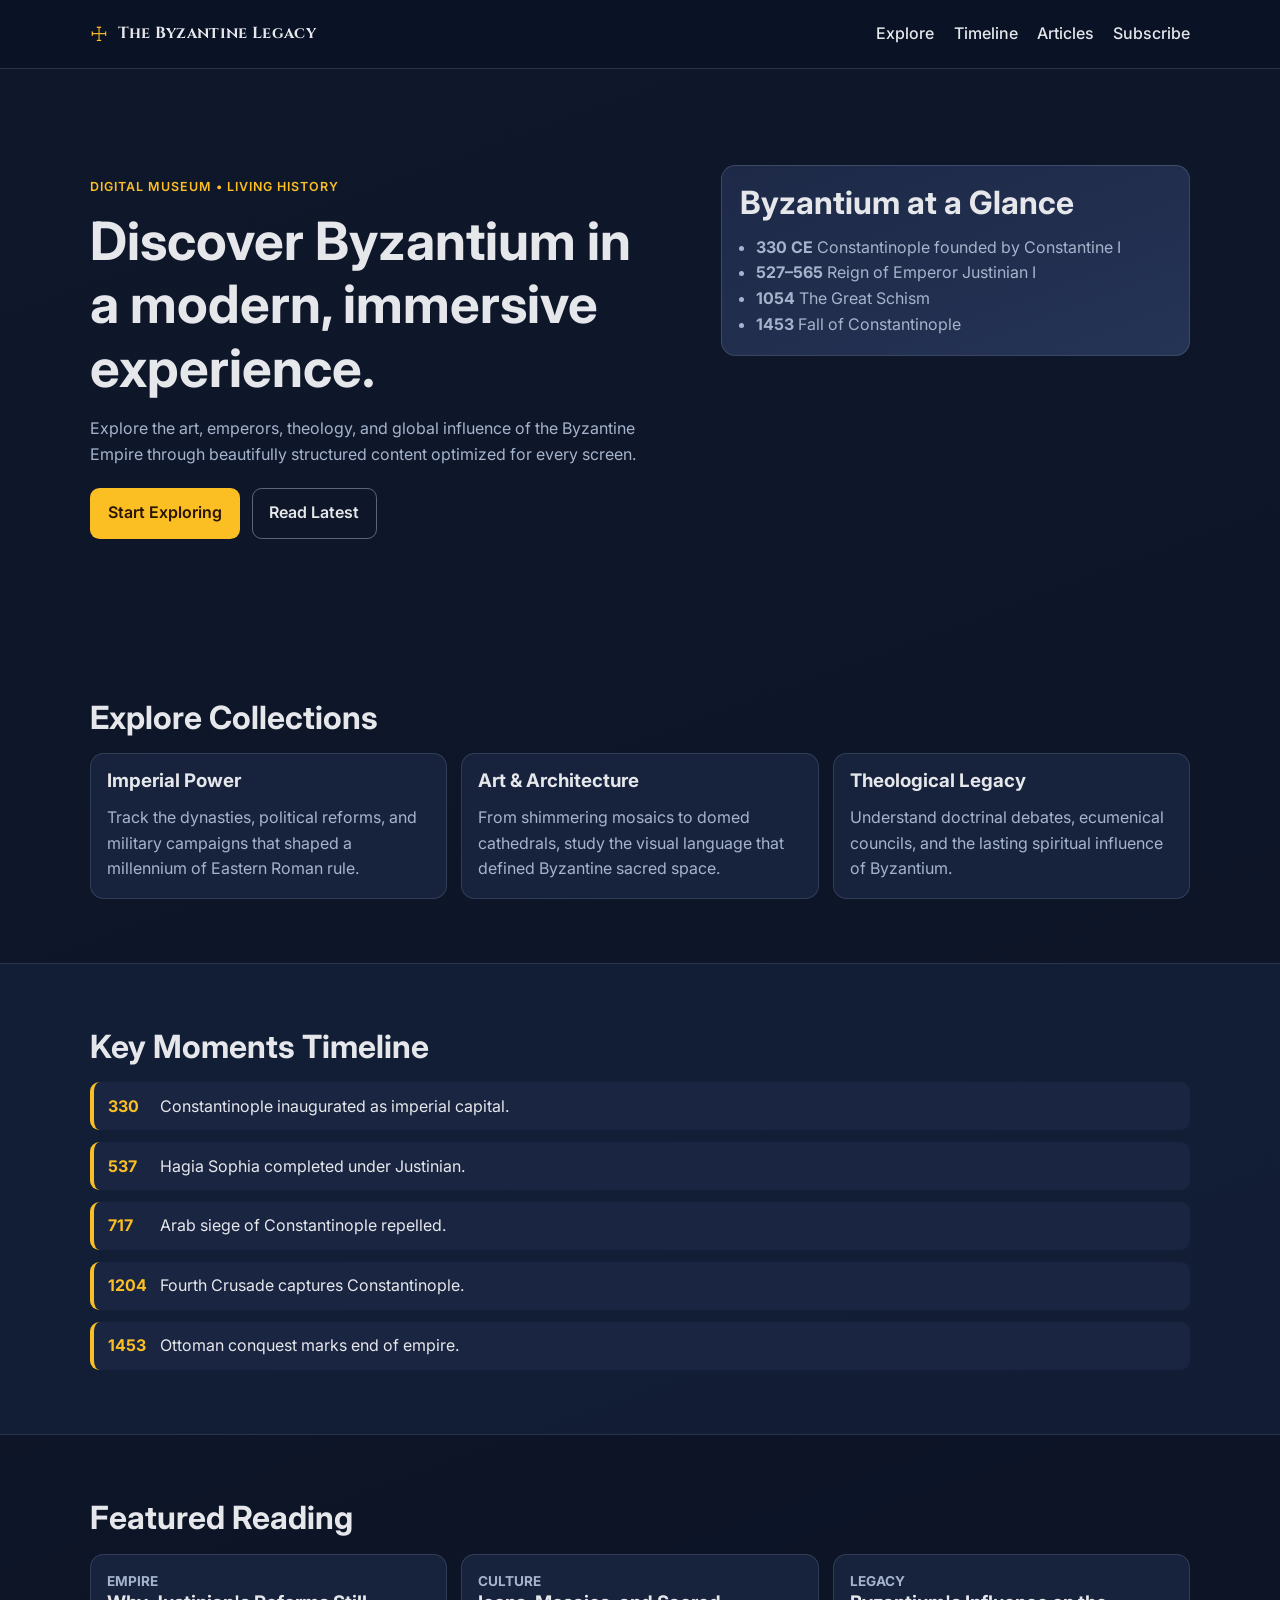
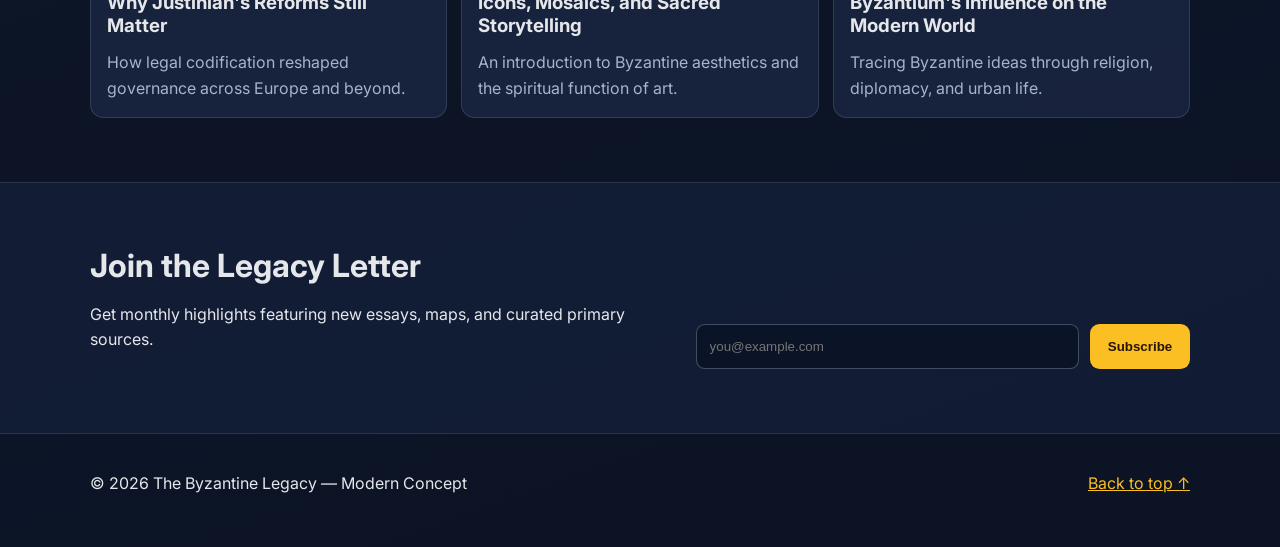
==== index.html @ 06ee008c "Create modern mobile-friendly Byzantine Legacy landing page" ====
<!doctype html>
<html lang="en">
  <head>
    <meta charset="UTF-8" />
    <meta name="viewport" content="width=device-width, initial-scale=1.0" />
    <meta
      name="description"
      content="The Byzantine Legacy — a modern, mobile-friendly destination for Byzantine history, culture, and scholarship."
    />
    <title>The Byzantine Legacy | Modern Edition</title>
    <link rel="preconnect" href="https://fonts.googleapis.com" />
    <link rel="preconnect" href="https://fonts.gstatic.com" crossorigin />
    <link
      href="https://fonts.googleapis.com/css2?family=Cinzel:wght@500;700&family=Inter:wght@400;500;600;700&display=swap"
      rel="stylesheet"
    />
    <link rel="stylesheet" href="styles.css" />
  </head>
  <body>
    <header class="site-header">
      <div class="container nav-wrap">
        <a class="logo" href="#top" aria-label="The Byzantine Legacy home">
          <span class="logo-mark">☩</span>
          <span class="logo-text">The Byzantine Legacy</span>
        </a>
        <button class="nav-toggle" aria-expanded="false" aria-controls="site-nav">
          <span class="sr-only">Toggle navigation</span>
          ☰
        </button>
        <nav id="site-nav" class="site-nav" aria-label="Main navigation">
          <a href="#explore">Explore</a>
          <a href="#timeline">Timeline</a>
          <a href="#articles">Articles</a>
          <a href="#subscribe">Subscribe</a>
        </nav>
      </div>
    </header>

    <main id="top">
      <section class="hero">
        <div class="container hero-grid">
          <div>
            <p class="eyebrow">Digital Museum • Living History</p>
            <h1>Discover Byzantium in a modern, immersive experience.</h1>
            <p class="hero-copy">
              Explore the art, emperors, theology, and global influence of the Byzantine Empire through
              beautifully structured content optimized for every screen.
            </p>
            <div class="hero-actions">
              <a class="btn btn-primary" href="#explore">Start Exploring</a>
              <a class="btn btn-secondary" href="#articles">Read Latest</a>
            </div>
          </div>
          <aside class="hero-card" aria-label="Quick facts">
            <h2>Byzantium at a Glance</h2>
            <ul>
              <li><strong>330 CE</strong> Constantinople founded by Constantine I</li>
              <li><strong>527–565</strong> Reign of Emperor Justinian I</li>
              <li><strong>1054</strong> The Great Schism</li>
              <li><strong>1453</strong> Fall of Constantinople</li>
            </ul>
          </aside>
        </div>
      </section>

      <section id="explore" class="section">
        <div class="container">
          <h2>Explore Collections</h2>
          <div class="card-grid">
            <article class="card">
              <h3>Imperial Power</h3>
              <p>
                Track the dynasties, political reforms, and military campaigns that shaped a millennium
                of Eastern Roman rule.
              </p>
            </article>
            <article class="card">
              <h3>Art & Architecture</h3>
              <p>
                From shimmering mosaics to domed cathedrals, study the visual language that defined
                Byzantine sacred space.
              </p>
            </article>
            <article class="card">
              <h3>Theological Legacy</h3>
              <p>
                Understand doctrinal debates, ecumenical councils, and the lasting spiritual influence of
                Byzantium.
              </p>
            </article>
          </div>
        </div>
      </section>

      <section id="timeline" class="section section-alt">
        <div class="container">
          <h2>Key Moments Timeline</h2>
          <ol class="timeline">
            <li><span>330</span> Constantinople inaugurated as imperial capital.</li>
            <li><span>537</span> Hagia Sophia completed under Justinian.</li>
            <li><span>717</span> Arab siege of Constantinople repelled.</li>
            <li><span>1204</span> Fourth Crusade captures Constantinople.</li>
            <li><span>1453</span> Ottoman conquest marks end of empire.</li>
          </ol>
        </div>
      </section>

      <section id="articles" class="section">
        <div class="container">
          <h2>Featured Reading</h2>
          <div class="article-grid">
            <article class="article-card">
              <p class="tag">Empire</p>
              <h3>Why Justinian's Reforms Still Matter</h3>
              <p>How legal codification reshaped governance across Europe and beyond.</p>
            </article>
            <article class="article-card">
              <p class="tag">Culture</p>
              <h3>Icons, Mosaics, and Sacred Storytelling</h3>
              <p>An introduction to Byzantine aesthetics and the spiritual function of art.</p>
            </article>
            <article class="article-card">
              <p class="tag">Legacy</p>
              <h3>Byzantium's Influence on the Modern World</h3>
              <p>Tracing Byzantine ideas through religion, diplomacy, and urban life.</p>
            </article>
          </div>
        </div>
      </section>

      <section id="subscribe" class="section section-alt">
        <div class="container subscribe-wrap">
          <div>
            <h2>Join the Legacy Letter</h2>
            <p>Get monthly highlights featuring new essays, maps, and curated primary sources.</p>
          </div>
          <form class="subscribe-form" action="#" method="post">
            <label for="email" class="sr-only">Email Address</label>
            <input id="email" type="email" placeholder="you@example.com" required />
            <button class="btn btn-primary" type="submit">Subscribe</button>
          </form>
        </div>
      </section>
    </main>

    <footer class="site-footer">
      <div class="container footer-wrap">
        <p>© <span id="year"></span> The Byzantine Legacy — Modern Concept</p>
        <a href="#top">Back to top ↑</a>
      </div>
    </footer>

    <script src="script.js"></script>
  </body>
</html>
---- styles.css ----
:root {
  --bg: #0f172a;
  --bg-soft: #111b32;
  --surface: #1d2947;
  --surface-soft: #253355;
  --text: #e5e7eb;
  --muted: #a5b4cc;
  --accent: #fbbf24;
  --accent-strong: #f59e0b;
  --max-width: 1100px;
}

* {
  box-sizing: border-box;
}

html,
body {
  margin: 0;
  padding: 0;
}

body {
  font-family: "Inter", system-ui, -apple-system, Segoe UI, Roboto, sans-serif;
  color: var(--text);
  background: linear-gradient(160deg, var(--bg) 0%, #0b1325 100%);
  line-height: 1.6;
}

.container {
  width: min(100% - 2rem, var(--max-width));
  margin-inline: auto;
}

.site-header {
  position: sticky;
  top: 0;
  z-index: 50;
  background: rgba(11, 19, 37, 0.88);
  border-bottom: 1px solid rgba(165, 180, 204, 0.2);
  backdrop-filter: blur(10px);
}

.nav-wrap {
  display: flex;
  align-items: center;
  justify-content: space-between;
  min-height: 4.25rem;
}

.logo {
  display: inline-flex;
  align-items: center;
  gap: 0.6rem;
  text-decoration: none;
  color: var(--text);
}

.logo-mark {
  color: var(--accent);
  font-size: 1.25rem;
}

.logo-text {
  font-family: "Cinzel", serif;
  font-weight: 700;
  letter-spacing: 0.02em;
}

.site-nav {
  display: none;
  position: absolute;
  left: 0;
  right: 0;
  top: 4.25rem;
  background: var(--bg-soft);
  border-bottom: 1px solid rgba(165, 180, 204, 0.2);
  padding: 0.5rem 1rem 1rem;
}

.site-nav a {
  display: block;
  color: var(--text);
  text-decoration: none;
  padding: 0.65rem 0;
  font-weight: 500;
}

.site-nav.open {
  display: block;
}

.nav-toggle {
  background: transparent;
  color: var(--text);
  border: 1px solid rgba(165, 180, 204, 0.4);
  border-radius: 0.5rem;
  width: 2.5rem;
  height: 2.5rem;
  font-size: 1.15rem;
}

.hero {
  padding: clamp(3rem, 8vw, 6rem) 0;
}

.hero-grid {
  display: grid;
  gap: 1.4rem;
}

.eyebrow {
  color: var(--accent);
  font-weight: 600;
  text-transform: uppercase;
  letter-spacing: 0.08em;
  font-size: 0.78rem;
}

h1,
h2,
h3 {
  line-height: 1.2;
  margin: 0 0 0.8rem;
}

h1 {
  font-size: clamp(1.95rem, 6vw, 3.3rem);
  max-width: 16ch;
}

h2 {
  font-size: clamp(1.45rem, 4vw, 2rem);
}

.hero-copy {
  max-width: 60ch;
  color: var(--muted);
}

.hero-actions {
  margin-top: 1.3rem;
  display: flex;
  gap: 0.75rem;
  flex-wrap: wrap;
}

.btn {
  display: inline-flex;
  align-items: center;
  justify-content: center;
  text-decoration: none;
  border-radius: 0.6rem;
  padding: 0.72rem 1.05rem;
  border: 1px solid transparent;
  font-weight: 600;
}

.btn-primary {
  background: var(--accent);
  color: #291500;
}

.btn-primary:hover {
  background: var(--accent-strong);
}

.btn-secondary {
  border-color: rgba(165, 180, 204, 0.5);
  color: var(--text);
}

.hero-card {
  background: linear-gradient(160deg, var(--surface), var(--surface-soft));
  border: 1px solid rgba(165, 180, 204, 0.2);
  padding: 1.1rem;
  border-radius: 0.9rem;
}

.hero-card ul {
  margin: 0;
  padding-left: 1rem;
  color: var(--muted);
}

.section {
  padding: clamp(2.2rem, 6vw, 4rem) 0;
}

.section-alt {
  background: rgba(26, 40, 72, 0.45);
  border-top: 1px solid rgba(165, 180, 204, 0.15);
  border-bottom: 1px solid rgba(165, 180, 204, 0.15);
}

.card-grid,
.article-grid {
  margin-top: 1rem;
  display: grid;
  grid-template-columns: 1fr;
  gap: 0.9rem;
}

.card,
.article-card {
  background: rgba(29, 41, 71, 0.7);
  border: 1px solid rgba(165, 180, 204, 0.18);
  border-radius: 0.85rem;
  padding: 1rem;
}

.card p,
.article-card p {
  color: var(--muted);
  margin: 0;
}

.timeline {
  list-style: none;
  padding: 0;
  margin: 1rem 0 0;
  display: grid;
  gap: 0.75rem;
}

.timeline li {
  background: rgba(29, 41, 71, 0.7);
  border-left: 4px solid var(--accent);
  border-radius: 0.6rem;
  padding: 0.7rem 0.85rem;
}

.timeline span {
  display: inline-block;
  min-width: 3rem;
  font-weight: 700;
  color: var(--accent);
}

.tag {
  color: var(--accent);
  font-size: 0.85rem;
  font-weight: 700;
  text-transform: uppercase;
}

.subscribe-wrap {
  display: grid;
  gap: 0.8rem;
}

.subscribe-form {
  display: grid;
  gap: 0.7rem;
}

.subscribe-form input {
  height: 2.8rem;
  border-radius: 0.55rem;
  border: 1px solid rgba(165, 180, 204, 0.35);
  background: rgba(11, 19, 37, 0.8);
  color: var(--text);
  padding: 0 0.8rem;
}

.site-footer {
  padding: 1.3rem 0 2.2rem;
}

.footer-wrap {
  display: flex;
  align-items: center;
  justify-content: space-between;
  gap: 0.7rem;
  flex-wrap: wrap;
}

.footer-wrap a {
  color: var(--accent);
}

.sr-only {
  position: absolute;
  width: 1px;
  height: 1px;
  padding: 0;
  margin: -1px;
  overflow: hidden;
  clip: rect(0, 0, 0, 0);
  white-space: nowrap;
  border: 0;
}

@media (min-width: 720px) {
  .nav-toggle {
    display: none;
  }

  .site-nav {
    position: static;
    display: flex;
    gap: 1.2rem;
    padding: 0;
    border: 0;
    background: transparent;
  }

  .site-nav a {
    padding: 0;
  }

  .hero-grid {
    grid-template-columns: 1.3fr 1fr;
    align-items: start;
  }

  .card-grid,
  .article-grid {
    grid-template-columns: repeat(3, minmax(0, 1fr));
  }

  .subscribe-wrap {
    grid-template-columns: 1.2fr 1fr;
    align-items: end;
  }

  .subscribe-form {
    grid-template-columns: 1fr auto;
  }
}
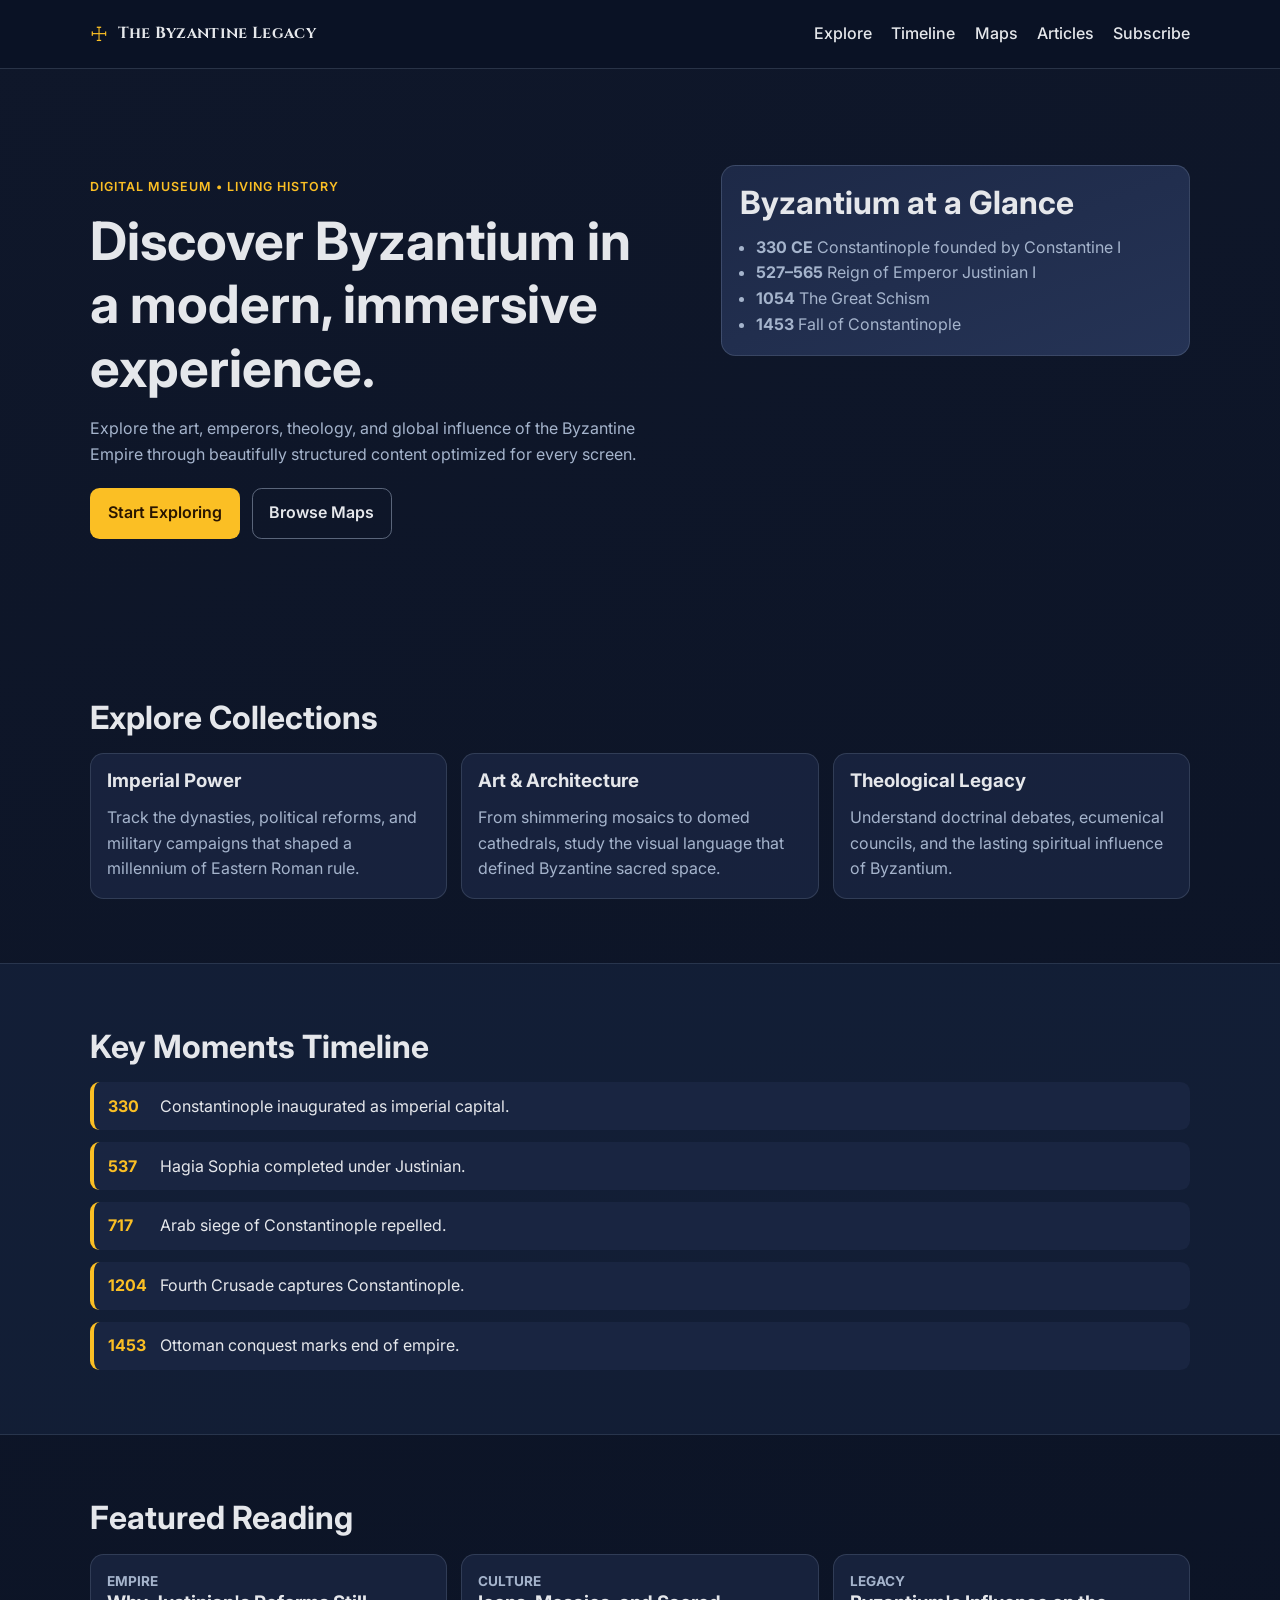
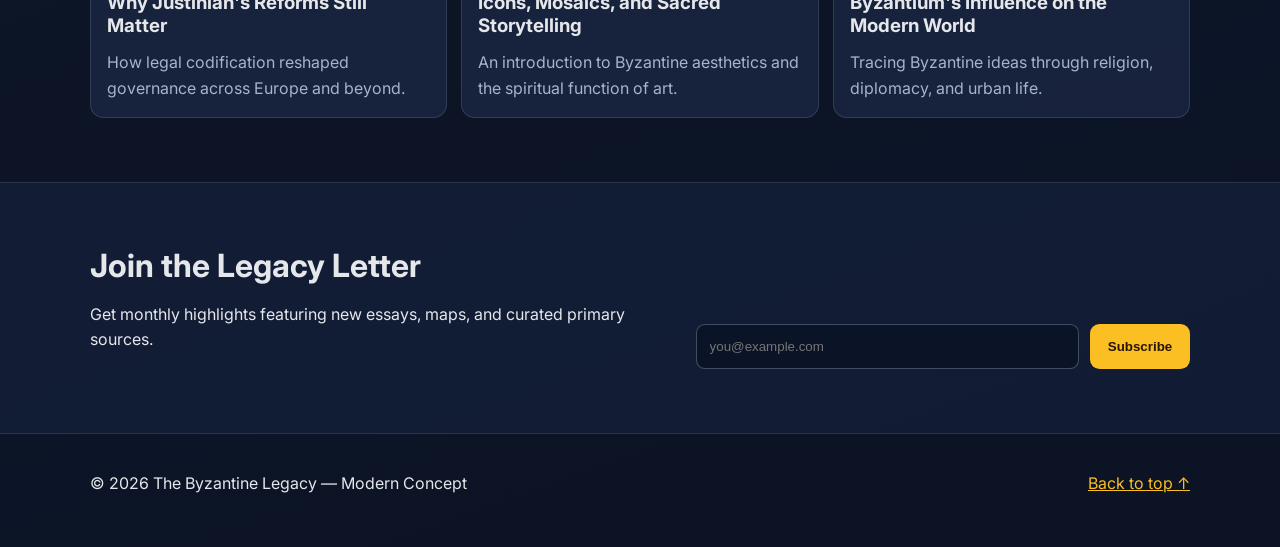
==== commit 92a837c8: "Implement modern mobile-friendly maps page" ====
--- a/index.html
+++ b/index.html
@@ -30,6 +30,7 @@
         <nav id="site-nav" class="site-nav" aria-label="Main navigation">
           <a href="#explore">Explore</a>
           <a href="#timeline">Timeline</a>
+          <a href="maps.html">Maps</a>
           <a href="#articles">Articles</a>
           <a href="#subscribe">Subscribe</a>
         </nav>
@@ -48,7 +49,7 @@
             </p>
             <div class="hero-actions">
               <a class="btn btn-primary" href="#explore">Start Exploring</a>
-              <a class="btn btn-secondary" href="#articles">Read Latest</a>
+              <a class="btn btn-secondary" href="maps.html">Browse Maps</a>
             </div>
           </div>
           <aside class="hero-card" aria-label="Quick facts">
--- a/styles.css
+++ b/styles.css
@@ -328,3 +328,50 @@
     grid-template-columns: 1fr auto;
   }
 }
+
+.maps-hero {
+  padding-bottom: clamp(2rem, 5vw, 3rem);
+}
+
+.map-grid {
+  margin-top: 1rem;
+  display: grid;
+  gap: 1rem;
+  grid-template-columns: 1fr;
+}
+
+.map-card {
+  background: rgba(29, 41, 71, 0.72);
+  border: 1px solid rgba(165, 180, 204, 0.2);
+  border-radius: 0.9rem;
+  overflow: hidden;
+}
+
+.map-card__media {
+  background: linear-gradient(145deg, rgba(251, 191, 36, 0.18), rgba(37, 51, 85, 0.85));
+  border-bottom: 1px solid rgba(165, 180, 204, 0.2);
+  color: #f8d98a;
+  font-weight: 600;
+  letter-spacing: 0.02em;
+  min-height: 7rem;
+  display: flex;
+  align-items: center;
+  justify-content: center;
+  text-align: center;
+  padding: 1rem;
+}
+
+.map-card__content {
+  padding: 1rem;
+}
+
+.map-card__content p {
+  margin: 0 0 0.75rem;
+  color: var(--muted);
+}
+
+@media (min-width: 720px) {
+  .map-grid {
+    grid-template-columns: repeat(2, minmax(0, 1fr));
+  }
+}
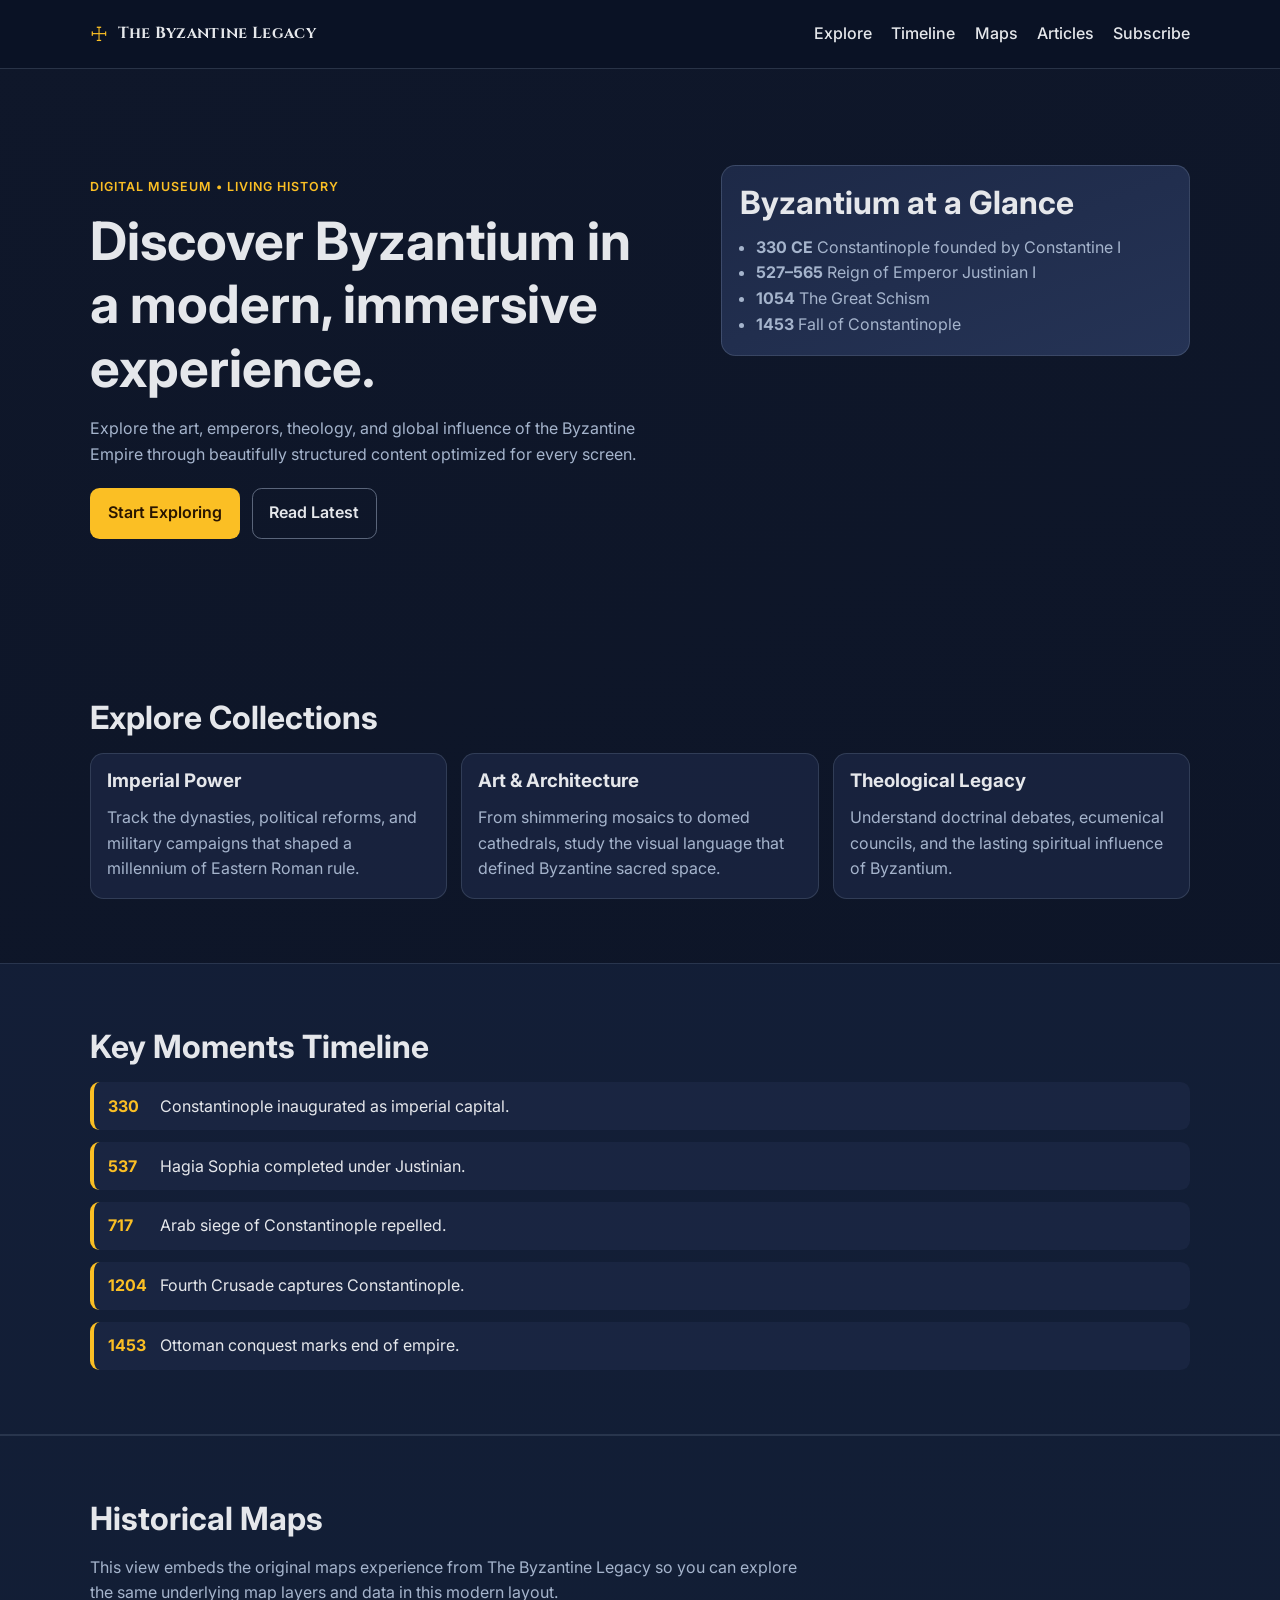
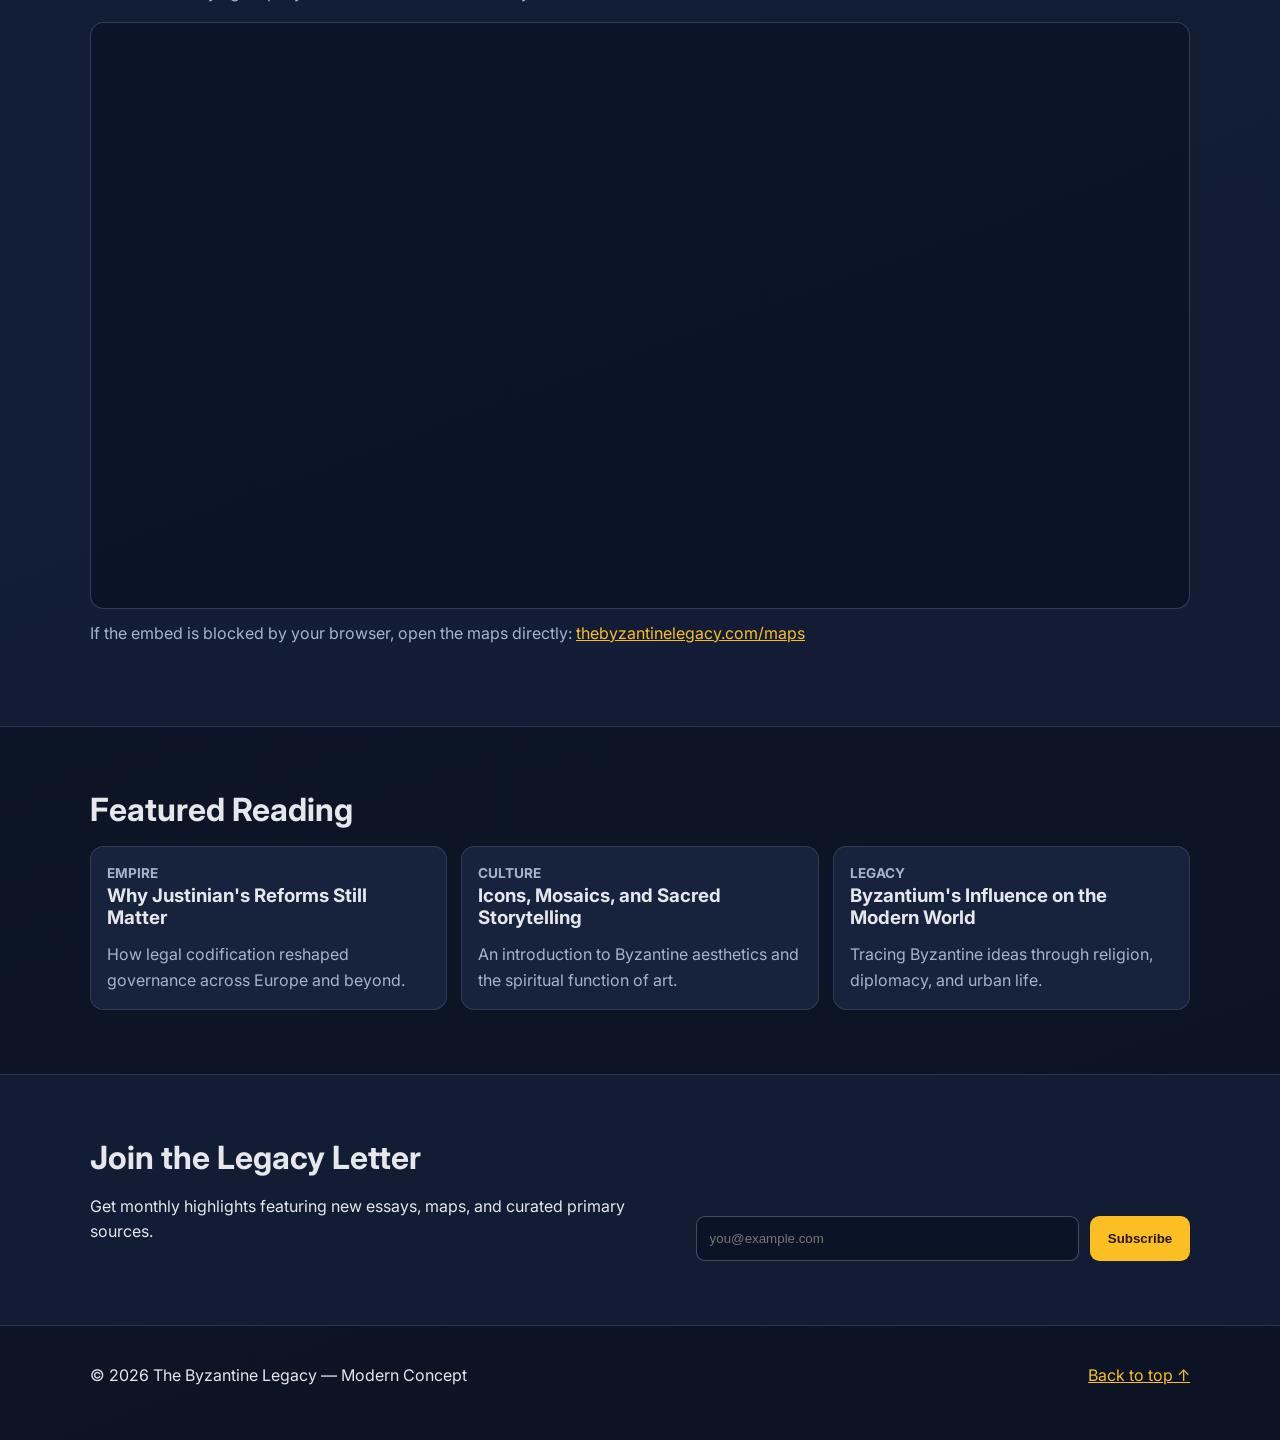
==== commit bb5f658a: "Add embedded maps section using Byzantine Legacy maps page" ====
--- a/index.html
+++ b/index.html
@@ -30,7 +30,7 @@
         <nav id="site-nav" class="site-nav" aria-label="Main navigation">
           <a href="#explore">Explore</a>
           <a href="#timeline">Timeline</a>
-          <a href="maps.html">Maps</a>
+          <a href="#maps">Maps</a>
           <a href="#articles">Articles</a>
           <a href="#subscribe">Subscribe</a>
         </nav>
@@ -49,7 +49,7 @@
             </p>
             <div class="hero-actions">
               <a class="btn btn-primary" href="#explore">Start Exploring</a>
-              <a class="btn btn-secondary" href="maps.html">Browse Maps</a>
+              <a class="btn btn-secondary" href="#articles">Read Latest</a>
             </div>
           </div>
           <aside class="hero-card" aria-label="Quick facts">
@@ -106,6 +106,29 @@
         </div>
       </section>
 
+      <section id="maps" class="section section-alt">
+        <div class="container">
+          <h2>Historical Maps</h2>
+          <p class="section-copy">
+            This view embeds the original maps experience from The Byzantine Legacy so you can explore the
+            same underlying map layers and data in this modern layout.
+          </p>
+          <div class="map-embed-wrap">
+            <iframe
+              class="map-embed"
+              src="https://www.thebyzantinelegacy.com/maps"
+              title="The Byzantine Legacy maps"
+              loading="lazy"
+              referrerpolicy="no-referrer-when-downgrade"
+            ></iframe>
+          </div>
+          <p class="map-note">
+            If the embed is blocked by your browser, open the maps directly:
+            <a href="https://www.thebyzantinelegacy.com/maps" target="_blank" rel="noopener noreferrer">thebyzantinelegacy.com/maps</a>
+          </p>
+        </div>
+      </section>
+
       <section id="articles" class="section">
         <div class="container">
           <h2>Featured Reading</h2>
--- a/styles.css
+++ b/styles.css
@@ -329,49 +329,32 @@
   }
 }
 
-.maps-hero {
-  padding-bottom: clamp(2rem, 5vw, 3rem);
-}
-
-.map-grid {
+
+.section-copy {
+  color: var(--muted);
+  max-width: 72ch;
+}
+
+.map-embed-wrap {
   margin-top: 1rem;
-  display: grid;
-  gap: 1rem;
-  grid-template-columns: 1fr;
-}
-
-.map-card {
-  background: rgba(29, 41, 71, 0.72);
-  border: 1px solid rgba(165, 180, 204, 0.2);
-  border-radius: 0.9rem;
+  border: 1px solid rgba(165, 180, 204, 0.25);
+  border-radius: 0.85rem;
   overflow: hidden;
-}
-
-.map-card__media {
-  background: linear-gradient(145deg, rgba(251, 191, 36, 0.18), rgba(37, 51, 85, 0.85));
-  border-bottom: 1px solid rgba(165, 180, 204, 0.2);
-  color: #f8d98a;
-  font-weight: 600;
-  letter-spacing: 0.02em;
-  min-height: 7rem;
-  display: flex;
-  align-items: center;
-  justify-content: center;
-  text-align: center;
-  padding: 1rem;
-}
-
-.map-card__content {
-  padding: 1rem;
-}
-
-.map-card__content p {
-  margin: 0 0 0.75rem;
-  color: var(--muted);
-}
-
-@media (min-width: 720px) {
-  .map-grid {
-    grid-template-columns: repeat(2, minmax(0, 1fr));
-  }
-}
+  background: rgba(11, 19, 37, 0.8);
+}
+
+.map-embed {
+  width: 100%;
+  min-height: 65vh;
+  border: 0;
+  display: block;
+}
+
+.map-note {
+  margin-top: 0.75rem;
+  color: var(--muted);
+}
+
+.map-note a {
+  color: var(--accent);
+}
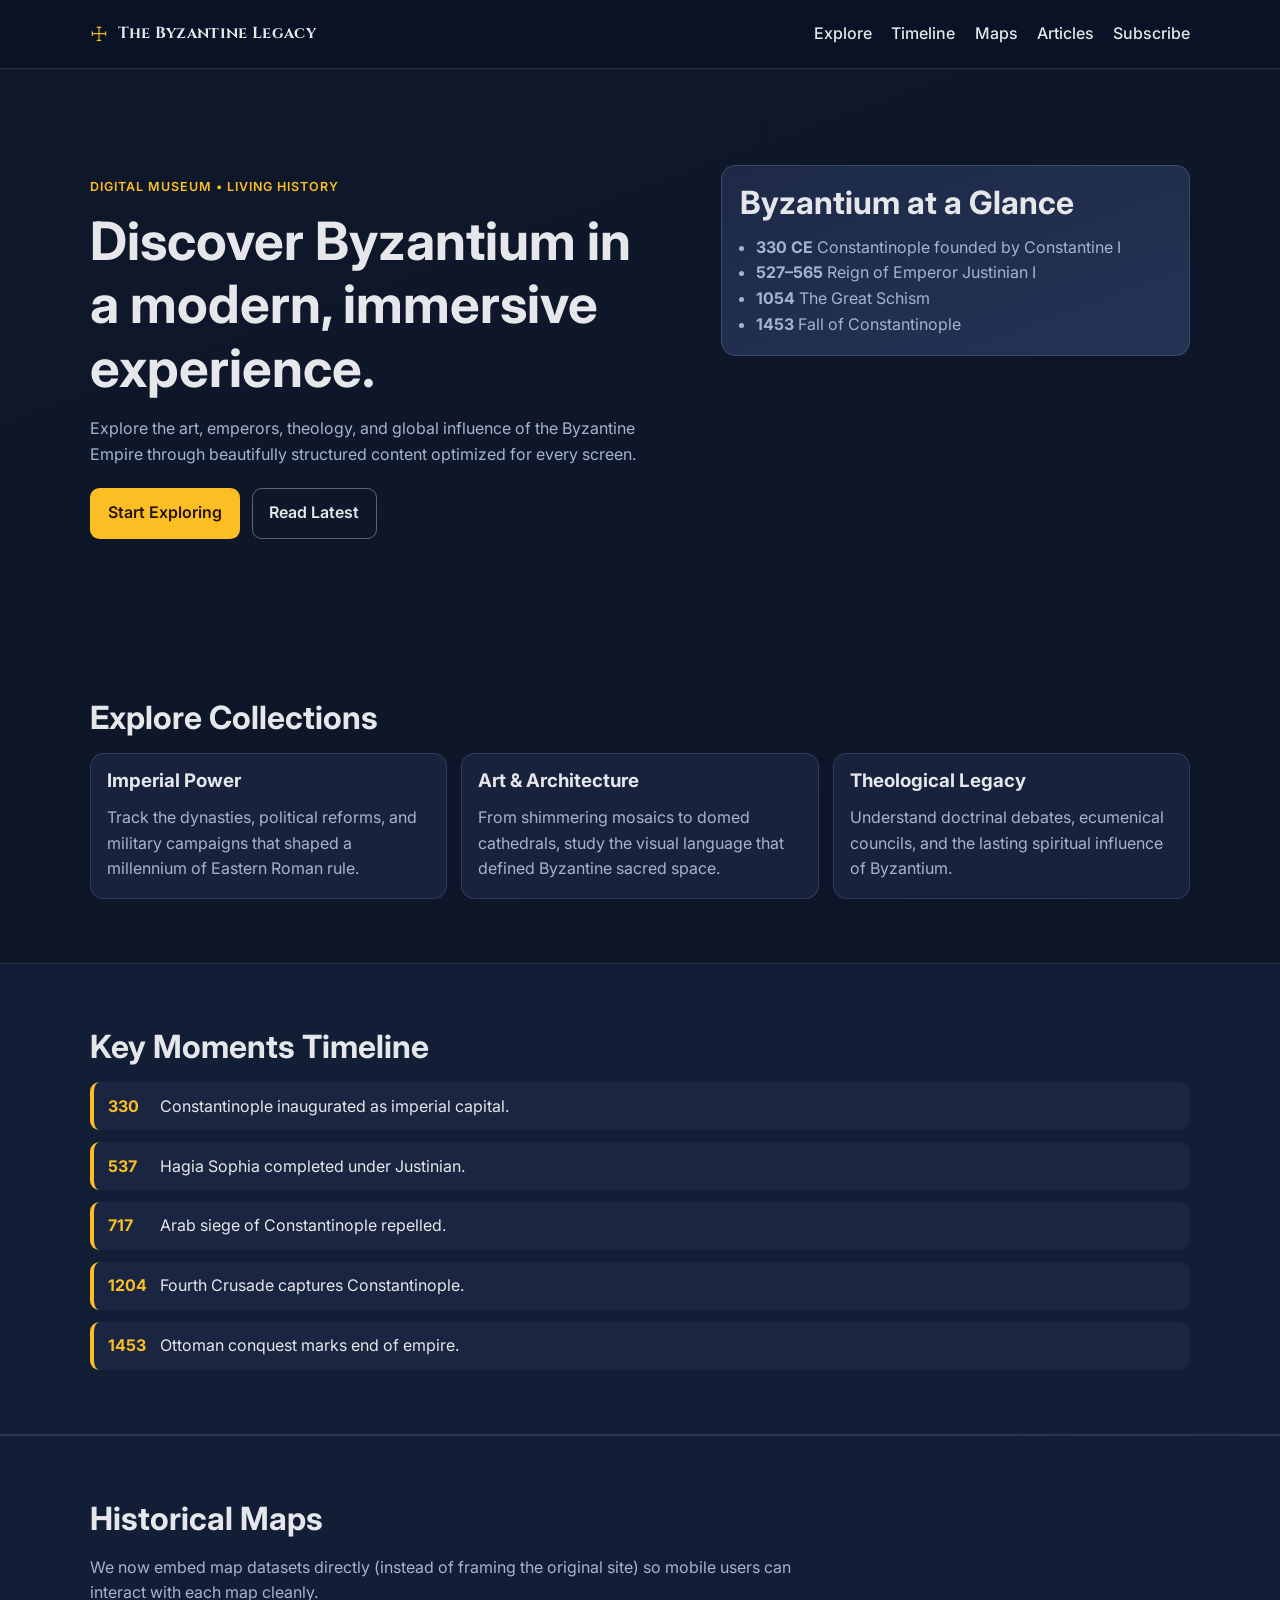
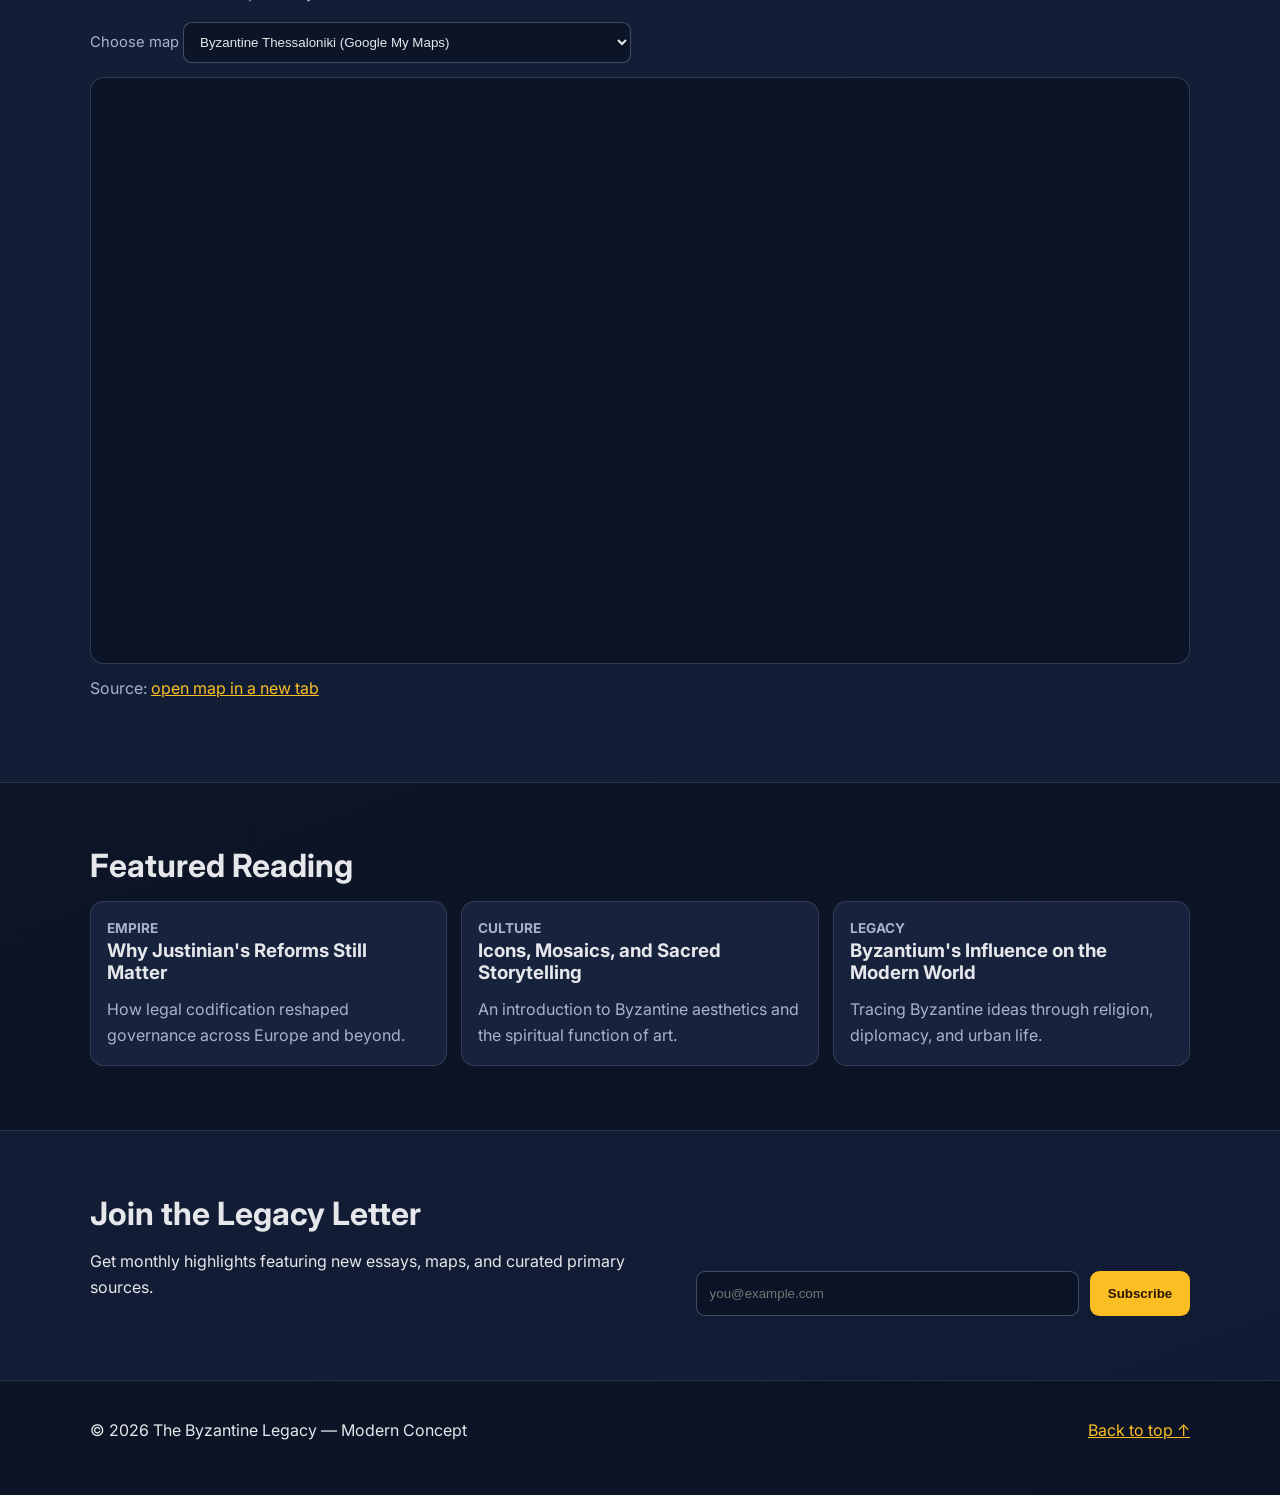
==== commit 47cb042b: "Replace framed maps page with direct embedded map datasets" ====
--- a/index.html
+++ b/index.html
@@ -110,22 +110,27 @@
         <div class="container">
           <h2>Historical Maps</h2>
           <p class="section-copy">
-            This view embeds the original maps experience from The Byzantine Legacy so you can explore the
-            same underlying map layers and data in this modern layout.
+            We now embed map datasets directly (instead of framing the original site) so mobile users can
+            interact with each map cleanly.
           </p>
-          <div class="map-embed-wrap">
-            <iframe
-              class="map-embed"
-              src="https://www.thebyzantinelegacy.com/maps"
-              title="The Byzantine Legacy maps"
-              loading="lazy"
-              referrerpolicy="no-referrer-when-downgrade"
-            ></iframe>
+
+          <div class="map-panel">
+            <label class="map-label" for="map-picker">Choose map</label>
+            <select id="map-picker" class="map-picker" aria-label="Choose a historical map"></select>
+
+            <div class="map-embed-wrap">
+              <iframe
+                id="map-embed"
+                class="map-embed"
+                title="Byzantine map"
+                loading="lazy"
+                referrerpolicy="no-referrer-when-downgrade"
+                allowfullscreen
+              ></iframe>
+            </div>
           </div>
-          <p class="map-note">
-            If the embed is blocked by your browser, open the maps directly:
-            <a href="https://www.thebyzantinelegacy.com/maps" target="_blank" rel="noopener noreferrer">thebyzantinelegacy.com/maps</a>
-          </p>
+
+          <p id="map-source" class="map-note"></p>
         </div>
       </section>
 
--- a/styles.css
+++ b/styles.css
@@ -335,8 +335,31 @@
   max-width: 72ch;
 }
 
+
+.map-panel {
+  margin-top: 1rem;
+}
+
+.map-label {
+  display: inline-block;
+  font-size: 0.92rem;
+  color: var(--muted);
+  margin-bottom: 0.45rem;
+}
+
+.map-picker {
+  width: 100%;
+  max-width: 28rem;
+  background: rgba(11, 19, 37, 0.8);
+  color: var(--text);
+  border: 1px solid rgba(165, 180, 204, 0.35);
+  border-radius: 0.55rem;
+  height: 2.6rem;
+  padding: 0 0.75rem;
+}
+
 .map-embed-wrap {
-  margin-top: 1rem;
+  margin-top: 0.85rem;
   border: 1px solid rgba(165, 180, 204, 0.25);
   border-radius: 0.85rem;
   overflow: hidden;
